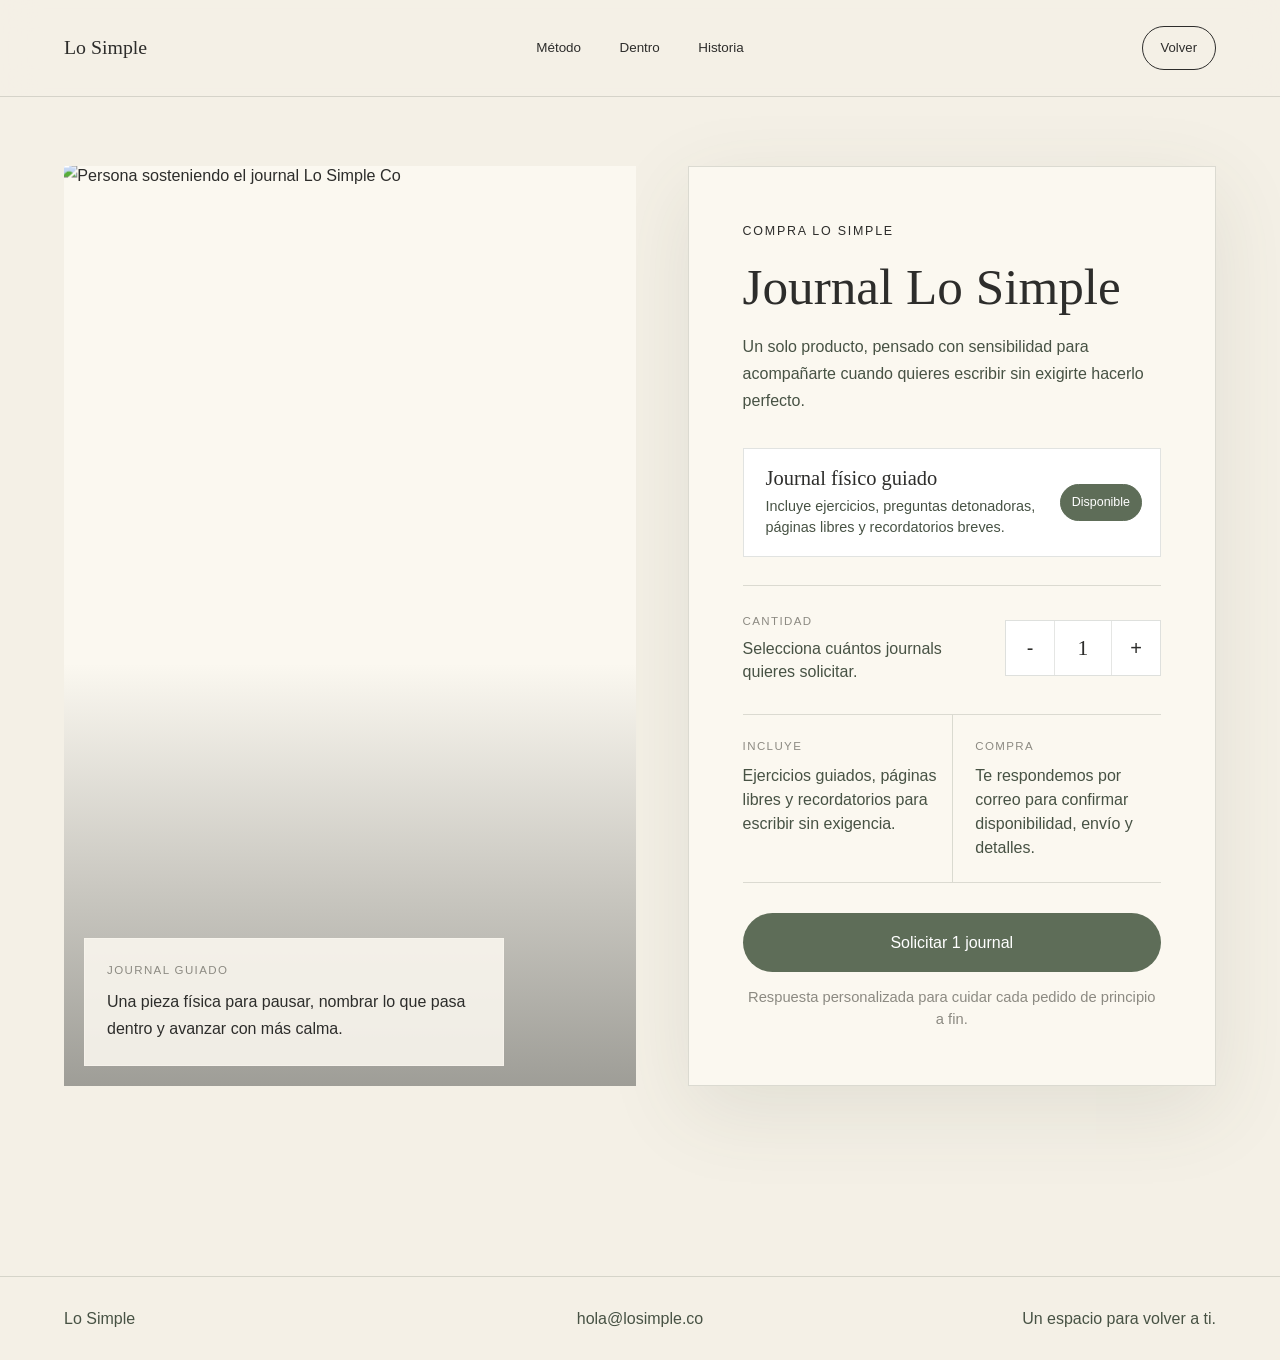
==== compra.html @ 09959554 "Add files via upload" ====
<!doctype html>
<html lang="es">
  <head>
    <meta charset="UTF-8" />
    <meta name="viewport" content="width=device-width, initial-scale=1.0" />
    <meta
      name="description"
      content="Compra el journal Lo Simple, un espacio guiado para escribir con calma y volver a ti."
    />
    <title>Comprar Lo Simple | Journal guiado</title>
    <link rel="icon" href="assets/favicon.svg" type="image/svg+xml" />
    <link rel="stylesheet" href="styles.css" />
  </head>
  <body class="shop-page">
    <header class="site-header shop-header" aria-label="Navegación principal">
      <a class="brand" href="index.html" aria-label="Volver a Lo Simple">Lo Simple</a>
      <nav class="nav-links" aria-label="Secciones">
        <a href="index.html#metodo">Método</a>
        <a href="index.html#dentro">Dentro</a>
        <a href="index.html#historia">Historia</a>
      </nav>
      <a class="nav-cta" href="index.html">Volver</a>
    </header>

    <main>
      <section class="purchase purchase-page reveal">
        <div class="purchase-visual">
          <figure class="purchase-photo">
            <img src="assets/originals/IMG_1114.jpg" alt="Persona sosteniendo el journal Lo Simple Co" />
          </figure>
          <div class="purchase-note" aria-label="Resumen del journal">
            <span>Journal guiado</span>
            <p>Una pieza física para pausar, nombrar lo que pasa dentro y avanzar con más calma.</p>
          </div>
        </div>

        <div class="purchase-panel">
          <p class="section-kicker">Compra Lo Simple</p>
          <h1>Journal Lo Simple</h1>
          <p class="purchase-lead">
            Un solo producto, pensado con sensibilidad para acompañarte cuando quieres escribir sin exigirte hacerlo perfecto.
          </p>

          <div class="single-product" aria-label="Producto seleccionado">
            <div>
              <strong>Journal físico guiado</strong>
              <small>Incluye ejercicios, preguntas detonadoras, páginas libres y recordatorios breves.</small>
            </div>
            <em>Disponible</em>
          </div>

          <div class="quantity-row">
            <div>
              <span>Cantidad</span>
              <p>Selecciona cuántos journals quieres solicitar.</p>
            </div>
            <div class="quantity-control" data-quantity-control>
              <button type="button" aria-label="Restar un journal" data-quantity-minus>-</button>
              <output aria-live="polite" data-quantity-value>1</output>
              <button type="button" aria-label="Sumar un journal" data-quantity-plus>+</button>
            </div>
          </div>

          <div class="purchase-summary">
            <div>
              <span>Incluye</span>
              <p>Ejercicios guiados, páginas libres y recordatorios para escribir sin exigencia.</p>
            </div>
            <div>
              <span>Compra</span>
              <p>Te respondemos por correo para confirmar disponibilidad, envío y detalles.</p>
            </div>
          </div>

          <a
            class="button button-primary purchase-button"
            href="mailto:hola@losimple.co?subject=Quiero%20comprar%201%20journal%20Lo%20Simple&body=Hola%2C%20quiero%20comprar%201%20journal%20Lo%20Simple."
            data-base="mailto:hola@losimple.co"
          >
            Solicitar 1 journal
          </a>
          <p class="purchase-footnote">Respuesta personalizada para cuidar cada pedido de principio a fin.</p>
        </div>
      </section>
    </main>

    <footer class="footer">
      <p>Lo Simple</p>
      <a href="mailto:hola@losimple.co">hola@losimple.co</a>
      <p>Un espacio para volver a ti.</p>
    </footer>

    <script src="script.js"></script>
  </body>
</html>
---- styles.css ----
:root {
  --sage: #5e6d58;
  --sage-dark: #475244;
  --cream: #f4f0e6;
  --warm-beige: #e7ddcc;
  --ink: #2d2d2b;
  --white: #ffffff;
  --ivory: #fbf8f0;
  --stone: #8c8a82;
  --taupe: #b7aa98;
  --line: rgba(71, 82, 68, 0.18);
  --shadow: 0 28px 70px rgba(45, 45, 43, 0.16);
  --serif: Georgia, "Times New Roman", serif;
  --sans: ui-sans-serif, -apple-system, BlinkMacSystemFont, "Segoe UI", sans-serif;
}

* {
  box-sizing: border-box;
}

html {
  scroll-behavior: smooth;
}

body {
  margin: 0;
  background: var(--cream);
  color: var(--ink);
  font-family: var(--sans);
  font-size: 16px;
  line-height: 1.7;
  text-rendering: optimizeLegibility;
}

img {
  display: block;
  max-width: 100%;
}

a {
  color: inherit;
  text-decoration: none;
}

.site-header {
  align-items: center;
  color: var(--ivory);
  display: grid;
  grid-template-columns: 1fr auto 1fr;
  left: 0;
  padding: 26px clamp(22px, 5vw, 72px);
  position: fixed;
  right: 0;
  top: 0;
  transition: background 400ms ease, color 400ms ease, padding 400ms ease;
  z-index: 10;
}

.site-header.is-scrolled {
  background: rgba(244, 240, 230, 0.88);
  backdrop-filter: blur(18px);
  border-bottom: 1px solid var(--line);
  color: var(--ink);
  padding-block: 16px;
}

.shop-header {
  background: rgba(244, 240, 230, 0.88);
  backdrop-filter: blur(18px);
  border-bottom: 1px solid var(--line);
  color: var(--ink);
}

.brand {
  font-family: var(--serif);
  font-size: 1.24rem;
  justify-self: start;
}

.nav-links {
  display: flex;
  gap: clamp(18px, 3vw, 40px);
  font-size: 0.84rem;
}

.nav-cta {
  border: 1px solid currentColor;
  border-radius: 999px;
  font-size: 0.82rem;
  justify-self: end;
  padding: 10px 18px;
  transition: background 250ms ease, color 250ms ease, transform 250ms ease;
}

.nav-cta:hover {
  background: var(--ink);
  color: var(--ivory);
  transform: translateY(-1px);
}

.page-turn {
  position: relative;
}

.hero {
  align-items: end;
  display: grid;
  min-height: 86svh;
  overflow: hidden;
  padding: 124px clamp(22px, 6vw, 88px) 38px;
}

.hero-image,
.hero-scrim {
  inset: 0;
  position: absolute;
}

.hero-image {
  height: 108%;
  object-fit: cover;
  object-position: center;
  width: 100%;
  z-index: 0;
}

.hero-scrim {
  background:
    linear-gradient(90deg, rgba(30, 32, 28, 0.66), rgba(30, 32, 28, 0.28) 44%, rgba(30, 32, 28, 0.05)),
    linear-gradient(0deg, rgba(30, 32, 28, 0.28), rgba(30, 32, 28, 0.04) 44%);
  z-index: 1;
}

.hero-copy {
  color: var(--ivory);
  max-width: 780px;
  position: relative;
  z-index: 2;
}

.hero-copy.reveal {
  opacity: 1;
  transform: none;
}

.eyebrow,
.section-kicker {
  font-size: 0.78rem;
  letter-spacing: 0.14em;
  margin: 0 0 18px;
  text-transform: uppercase;
}

h1,
h2,
h3 {
  font-family: var(--serif);
  font-weight: 400;
  letter-spacing: 0;
  line-height: 1.02;
  margin: 0;
}

h1 {
  font-size: clamp(3.7rem, 8.9vw, 7.8rem);
  max-width: 780px;
}

h2 {
  font-size: clamp(2.2rem, 5.3vw, 5.8rem);
}

h3 {
  font-size: clamp(1.55rem, 2.4vw, 2.25rem);
}

.hero-copy p:not(.eyebrow) {
  font-size: clamp(1.05rem, 1.5vw, 1.32rem);
  max-width: 590px;
  margin: 22px 0 0;
}

.hero-actions {
  display: flex;
  flex-wrap: wrap;
  gap: 14px;
  margin-top: 26px;
}

.button {
  align-items: center;
  border-radius: 999px;
  display: inline-flex;
  justify-content: center;
  min-height: 58px;
  padding: 16px 28px;
  transition: background 260ms ease, border-color 260ms ease, color 260ms ease, transform 260ms ease;
}

.button:hover {
  transform: translateY(-2px);
}

.button-primary {
  background: var(--sage);
  color: var(--white);
}

.button-primary:hover {
  background: var(--sage-dark);
}

.button-secondary {
  border: 1px solid rgba(255, 255, 255, 0.72);
  color: var(--white);
}

.button-secondary:hover {
  background: rgba(255, 255, 255, 0.13);
}

.intro,
.benefits,
.story,
.faq {
  margin: 0 auto;
  max-width: 1120px;
  padding: clamp(92px, 15vw, 190px) clamp(22px, 5vw, 64px);
}

.intro h2,
.benefits h2,
.story h2 {
  max-width: 980px;
}

.intro p:last-child,
.story p {
  color: var(--sage-dark);
  font-size: clamp(1.05rem, 1.6vw, 1.34rem);
  max-width: 680px;
}

.split-section,
.inside,
.use {
  align-items: center;
  display: grid;
  gap: clamp(42px, 7vw, 112px);
  grid-template-columns: minmax(0, 0.86fr) minmax(0, 1.14fr);
  padding: clamp(72px, 12vw, 150px) clamp(22px, 6vw, 88px);
}

.split-copy,
.inside-copy,
.use-copy {
  max-width: 620px;
}

.split-copy p:not(.section-kicker),
.inside-copy,
.use-copy + .steps {
  color: var(--sage-dark);
  font-size: clamp(1rem, 1.25vw, 1.18rem);
}

.image-panel,
.wide-photo,
.inside-image {
  margin: 0;
  overflow: hidden;
}

.image-panel img,
.wide-photo img,
.inside-image img {
  height: 100%;
  object-fit: cover;
  transform: scale(1.015);
  transition: transform 900ms ease;
  width: 100%;
}

.image-panel {
  aspect-ratio: 1.28;
  box-shadow: var(--shadow);
}

.method {
  background: var(--ivory);
  border-block: 1px solid var(--line);
  padding: clamp(82px, 13vw, 170px) clamp(22px, 6vw, 88px);
}

.method-heading {
  max-width: 980px;
}

.moments {
  display: grid;
  gap: 1px;
  grid-template-columns: repeat(4, minmax(0, 1fr));
  margin-top: clamp(46px, 7vw, 92px);
}

.moment {
  background: var(--cream);
  min-height: 310px;
  padding: clamp(24px, 3.5vw, 42px);
}

.moment span {
  color: var(--stone);
  display: block;
  font-family: var(--serif);
  font-size: 1.1rem;
  margin-bottom: 64px;
}

.moment p {
  color: var(--sage-dark);
  margin-bottom: 0;
}

.gallery {
  padding: 0;
}

.wide-photo {
  aspect-ratio: 1.88;
  max-height: 82vh;
}

.gallery-copy {
  margin: 0 auto;
  max-width: 1040px;
  padding: clamp(62px, 9vw, 120px) clamp(22px, 5vw, 64px);
}

.inside {
  background: var(--sage-dark);
  color: var(--ivory);
  grid-template-columns: minmax(0, 0.9fr) minmax(0, 1fr);
}

.inside-copy {
  color: rgba(251, 248, 240, 0.88);
}

.inside-image {
  aspect-ratio: 0.78;
  max-height: 860px;
}

.quiet-list {
  display: grid;
  gap: 18px;
  list-style: none;
  margin: 34px 0 0;
  padding: 0;
}

.quiet-list li {
  border-top: 1px solid rgba(251, 248, 240, 0.2);
  padding-top: 18px;
}

.benefit-grid {
  display: grid;
  gap: 1px;
  grid-template-columns: repeat(4, minmax(0, 1fr));
  margin-top: 54px;
}

.benefit-grid p {
  background: var(--ivory);
  color: var(--sage-dark);
  font-family: var(--serif);
  font-size: clamp(1.22rem, 2vw, 1.9rem);
  line-height: 1.18;
  margin: 0;
  min-height: 170px;
  padding: 28px;
}

.use {
  background: var(--warm-beige);
}

.steps {
  border-left: 1px solid rgba(71, 82, 68, 0.34);
  display: grid;
  gap: 28px;
  padding-left: clamp(24px, 4vw, 54px);
}

.steps p {
  border-bottom: 1px solid rgba(71, 82, 68, 0.2);
  margin: 0;
  padding-bottom: 28px;
}

.story {
  background: var(--cream);
  display: grid;
  gap: clamp(40px, 6vw, 76px);
  max-width: 1240px;
}

.story-copy {
  max-width: 980px;
}

.story-photo {
  aspect-ratio: 1.66;
  margin: 0;
  overflow: hidden;
}

.story-photo img {
  height: 100%;
  object-fit: cover;
  object-position: center;
  width: 100%;
}

.detail-pages {
  align-items: center;
  display: grid;
  gap: clamp(42px, 7vw, 112px);
  grid-template-columns: minmax(0, 0.92fr) minmax(0, 1.08fr);
  padding: clamp(72px, 12vw, 150px) clamp(22px, 6vw, 88px);
}

.detail-photo {
  aspect-ratio: 0.72;
  margin: 0;
  overflow: hidden;
}

.detail-photo img {
  height: 100%;
  object-fit: cover;
  object-position: center;
  width: 100%;
}

.detail-copy {
  max-width: 690px;
}

.testimonials {
  background: var(--ivory);
  border-block: 1px solid var(--line);
  padding: clamp(72px, 12vw, 150px) clamp(22px, 6vw, 88px);
}

.quote-row {
  display: grid;
  gap: 1px;
  grid-template-columns: repeat(3, minmax(0, 1fr));
  margin-top: 24px;
}

blockquote {
  background: var(--cream);
  font-family: var(--serif);
  font-size: clamp(1.28rem, 2vw, 2rem);
  line-height: 1.24;
  margin: 0;
  min-height: 290px;
  padding: clamp(28px, 4vw, 48px);
}

cite {
  color: var(--sage-dark);
  display: block;
  font-family: var(--sans);
  font-size: 0.92rem;
  font-style: normal;
  margin-top: 34px;
}

.faq {
  max-width: 900px;
}

details {
  border-top: 1px solid var(--line);
  padding: 24px 0;
}

details:last-child {
  border-bottom: 1px solid var(--line);
}

summary {
  cursor: pointer;
  font-family: var(--serif);
  font-size: clamp(1.28rem, 2vw, 1.9rem);
  list-style: none;
}

summary::-webkit-details-marker {
  display: none;
}

summary::after {
  content: "+";
  float: right;
  font-family: var(--sans);
}

details[open] summary::after {
  content: "−";
}

details p {
  color: var(--sage-dark);
  margin-bottom: 0;
  max-width: 620px;
}

.purchase {
  align-items: stretch;
  display: grid;
  gap: clamp(22px, 4vw, 56px);
  grid-template-columns: minmax(0, 1.04fr) minmax(360px, 0.96fr);
  margin: 0 auto;
  max-width: 1440px;
  padding: clamp(82px, 12vw, 150px) clamp(18px, 5vw, 72px) clamp(110px, 15vw, 190px);
}

.purchase-page {
  min-height: calc(100svh - 86px);
  padding-top: clamp(116px, 13vw, 172px);
}

.purchase-visual {
  min-height: 620px;
  position: sticky;
  top: 104px;
}

.purchase-photo {
  background: var(--ivory);
  height: 100%;
  margin: 0;
  min-height: 620px;
  overflow: hidden;
  position: relative;
}

.purchase-photo::after {
  background: linear-gradient(0deg, rgba(30, 32, 28, 0.42), rgba(30, 32, 28, 0) 46%);
  content: "";
  inset: 0;
  position: absolute;
}

.purchase-photo img {
  height: 100%;
  object-fit: cover;
  object-position: center;
  transform: scale(1.01);
  width: 100%;
}

.purchase-note {
  background: rgba(251, 248, 240, 0.88);
  border: 1px solid rgba(251, 248, 240, 0.54);
  bottom: 20px;
  color: var(--ink);
  left: 20px;
  max-width: min(420px, calc(100% - 40px));
  padding: 22px;
  position: absolute;
}

.purchase-note span,
.purchase-summary span {
  color: var(--stone);
  display: block;
  font-size: 0.72rem;
  letter-spacing: 0.12em;
  margin-bottom: 8px;
  text-transform: uppercase;
}

.purchase-note p,
.purchase-summary p,
.purchase-footnote {
  margin: 0;
}

.purchase-panel {
  align-self: center;
  background: var(--ivory);
  border: 1px solid var(--line);
  box-shadow: 0 24px 80px rgba(71, 82, 68, 0.11);
  padding: clamp(26px, 4.5vw, 54px);
}

.purchase-panel h1,
.purchase-panel h2 {
  font-size: clamp(2.05rem, 4vw, 4.2rem);
  max-width: 720px;
}

.purchase-lead {
  color: var(--sage-dark);
  font-size: clamp(1rem, 1.25vw, 1.16rem);
  margin: 20px 0 0;
  max-width: 560px;
}

.single-product {
  align-items: center;
  background: var(--white);
  border: 1px solid rgba(71, 82, 68, 0.16);
  color: var(--ink);
  display: flex;
  font: inherit;
  gap: 18px;
  justify-content: space-between;
  min-height: 92px;
  margin-top: 34px;
  padding: 18px 18px 18px 22px;
  text-align: left;
  width: 100%;
}

.single-product strong,
.single-product small,
.single-product em {
  display: block;
}

.single-product strong {
  font-family: var(--serif);
  font-size: clamp(1.16rem, 1.6vw, 1.46rem);
  font-weight: 400;
  line-height: 1.1;
}

.single-product small {
  color: var(--sage-dark);
  font-size: 0.9rem;
  line-height: 1.45;
  margin-top: 6px;
}

.single-product em {
  background: var(--sage);
  border: 1px solid var(--sage);
  border-radius: 999px;
  color: var(--white);
  flex: 0 0 auto;
  font-size: 0.78rem;
  font-style: normal;
  padding: 7px 11px;
}

.quantity-row {
  align-items: center;
  border-top: 1px solid var(--line);
  display: flex;
  gap: 22px;
  justify-content: space-between;
  margin-top: 28px;
  padding-top: 26px;
}

.quantity-row span {
  color: var(--stone);
  display: block;
  font-size: 0.72rem;
  letter-spacing: 0.12em;
  margin-bottom: 6px;
  text-transform: uppercase;
}

.quantity-row p {
  color: var(--sage-dark);
  line-height: 1.45;
  margin: 0;
}

.quantity-control {
  align-items: center;
  background: var(--white);
  border: 1px solid rgba(71, 82, 68, 0.18);
  display: grid;
  flex: 0 0 auto;
  grid-template-columns: 48px 58px 48px;
  min-height: 54px;
}

.quantity-control button {
  appearance: none;
  background: transparent;
  border: 0;
  color: var(--ink);
  cursor: pointer;
  font: inherit;
  font-size: 1.25rem;
  height: 54px;
}

.quantity-control button:hover {
  background: rgba(94, 109, 88, 0.1);
}

.quantity-control output {
  border-inline: 1px solid rgba(71, 82, 68, 0.14);
  font-family: var(--serif);
  font-size: 1.35rem;
  line-height: 54px;
  text-align: center;
}

.purchase-summary {
  border-block: 1px solid var(--line);
  display: grid;
  gap: 1px;
  grid-template-columns: repeat(2, minmax(0, 1fr));
  margin-top: 30px;
}

.purchase-summary div {
  padding: 22px 0;
}

.purchase-summary div + div {
  border-left: 1px solid var(--line);
  padding-left: 22px;
}

.purchase-summary p {
  color: var(--sage-dark);
  line-height: 1.5;
}

.purchase-button {
  margin-top: 30px;
  width: 100%;
}

.purchase-footnote {
  color: var(--stone);
  font-size: 0.92rem;
  line-height: 1.5;
  margin-top: 14px;
  text-align: center;
}

.footer {
  align-items: center;
  border-top: 1px solid var(--line);
  color: var(--sage-dark);
  display: grid;
  gap: 16px;
  grid-template-columns: 1fr auto 1fr;
  padding: 28px clamp(22px, 5vw, 72px);
}

.footer p {
  margin: 0;
}

.footer p:last-child {
  justify-self: end;
}

.reveal {
  opacity: 0;
  transform: translateY(28px);
  transition: opacity 900ms ease, transform 900ms ease;
}

.reveal.is-visible {
  opacity: 1;
  transform: translateY(0);
}

@media (prefers-reduced-motion: reduce) {
  html {
    scroll-behavior: auto;
  }

  *,
  *::before,
  *::after {
    animation-duration: 0.01ms !important;
    scroll-behavior: auto !important;
    transition-duration: 0.01ms !important;
  }
}

@media (max-width: 980px) {
  .site-header {
    grid-template-columns: 1fr auto;
  }

  .nav-links {
    display: none;
  }

  .split-section,
  .inside,
  .use,
  .detail-pages {
    grid-template-columns: 1fr;
  }

  .inside-image {
    max-height: 620px;
  }

  .moments,
  .benefit-grid,
  .quote-row {
    grid-template-columns: repeat(2, minmax(0, 1fr));
  }

  .wide-photo {
    aspect-ratio: 1.2;
  }
}

@media (max-width: 640px) {
  body {
    font-size: 15px;
  }

  .site-header {
    padding: 18px 18px;
  }

  .nav-cta {
    display: none;
  }

  .hero {
    min-height: 92svh;
    padding: 116px 18px 42px;
  }

  .hero-scrim {
    background:
      linear-gradient(0deg, rgba(30, 32, 28, 0.72), rgba(30, 32, 28, 0.1)),
      linear-gradient(90deg, rgba(30, 32, 28, 0.3), rgba(30, 32, 28, 0.02));
  }

  h1 {
    font-size: clamp(3.2rem, 17vw, 5.2rem);
  }

  h2 {
    font-size: clamp(2rem, 11vw, 3.35rem);
  }

  .button {
    width: 100%;
  }

  .intro,
  .benefits,
  .story,
  .faq,
  .split-section,
  .inside,
  .use,
  .detail-pages,
  .method,
  .testimonials {
    padding-inline: 18px;
  }

  .moments,
  .benefit-grid,
  .quote-row {
    grid-template-columns: 1fr;
  }

  .moment,
  .benefit-grid p,
  blockquote {
    min-height: auto;
  }

  .moment span {
    margin-bottom: 34px;
  }

  .footer {
    grid-template-columns: 1fr;
  }

  .footer p:last-child {
    justify-self: start;
  }
}

@media (max-width: 1100px) {
  .purchase {
    grid-template-columns: 1fr;
  }

  .purchase-visual {
    min-height: auto;
    position: relative;
    top: auto;
  }

  .purchase-photo {
    aspect-ratio: 1.24;
    min-height: auto;
  }
}

@media (max-width: 640px) {
  .purchase {
    padding-inline: 18px;
  }

  .purchase-photo {
    aspect-ratio: 0.82;
  }

  .purchase-note {
    bottom: 12px;
    left: 12px;
    max-width: calc(100% - 24px);
    padding: 18px;
  }

  .purchase-panel {
    padding: 24px 18px;
  }

  .single-product,
  .quantity-row {
    align-items: flex-start;
    flex-direction: column;
    min-height: auto;
  }

  .quantity-control {
    grid-template-columns: 1fr 1.2fr 1fr;
    width: 100%;
  }

  .purchase-summary {
    grid-template-columns: 1fr;
  }

  .purchase-summary div + div {
    border-left: 0;
    border-top: 1px solid var(--line);
    padding-left: 0;
  }
}
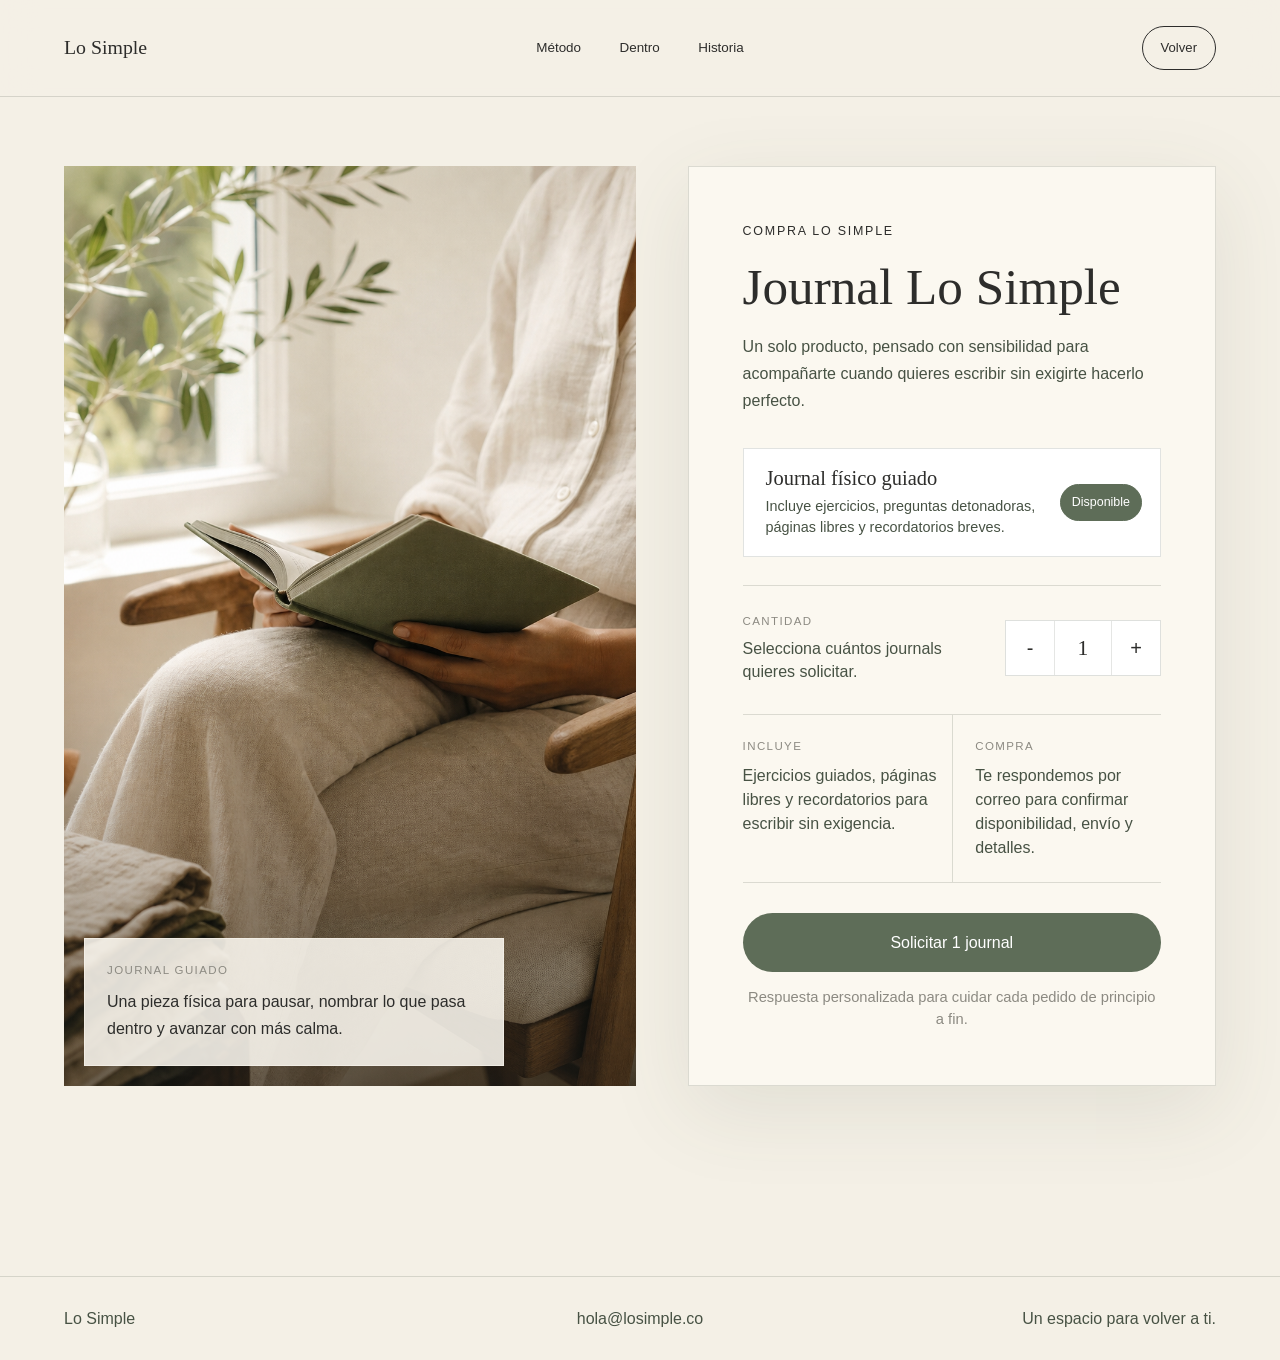
==== commit 21d0330e: "Update compra.html" ====
--- a/compra.html
+++ b/compra.html
@@ -8,7 +8,7 @@
       content="Compra el journal Lo Simple, un espacio guiado para escribir con calma y volver a ti."
     />
     <title>Comprar Lo Simple | Journal guiado</title>
-    <link rel="icon" href="assets/favicon.svg" type="image/svg+xml" />
+    <link rel="icon" href="favicon.svg" type="image/svg+xml" />
     <link rel="stylesheet" href="styles.css" />
   </head>
   <body class="shop-page">
@@ -26,7 +26,7 @@
       <section class="purchase purchase-page reveal">
         <div class="purchase-visual">
           <figure class="purchase-photo">
-            <img src="assets/originals/IMG_1114.jpg" alt="Persona sosteniendo el journal Lo Simple Co" />
+            <img src="lo-simple-pages.png" alt="Persona sosteniendo el journal Lo Simple Co" />
           </figure>
           <div class="purchase-note" aria-label="Resumen del journal">
             <span>Journal guiado</span>
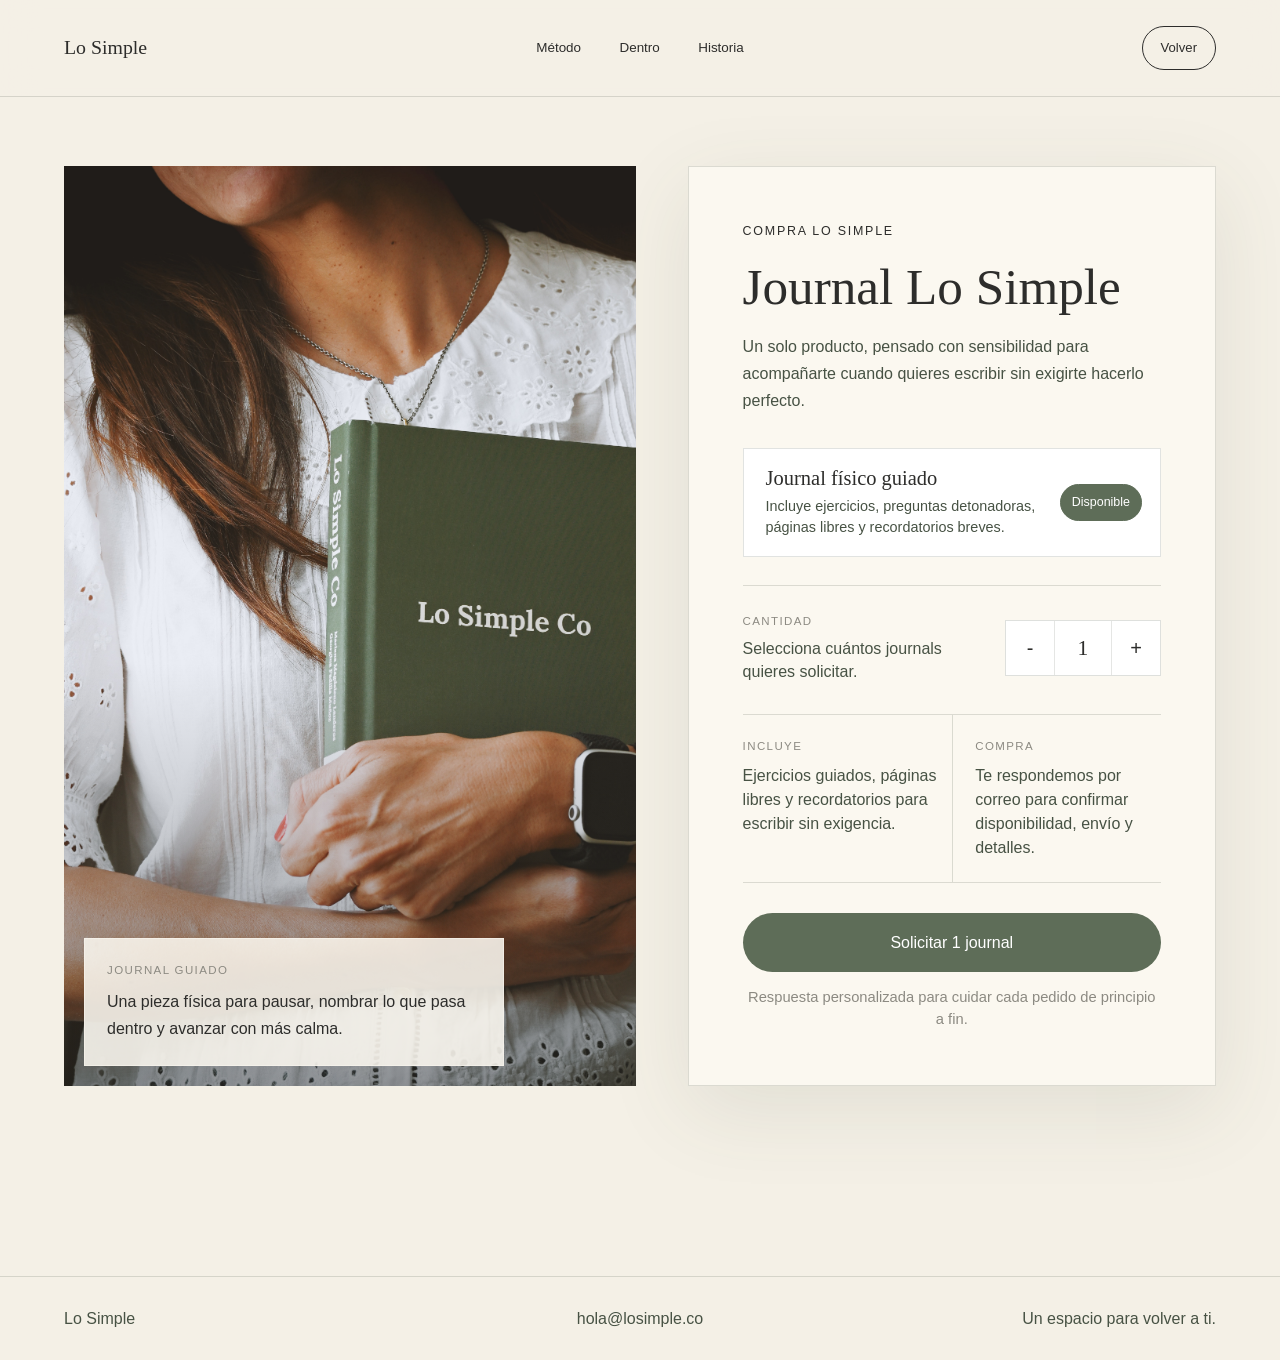
==== commit 99fca074: "Update compra.html" ====
--- a/compra.html
+++ b/compra.html
@@ -8,7 +8,7 @@
       content="Compra el journal Lo Simple, un espacio guiado para escribir con calma y volver a ti."
     />
     <title>Comprar Lo Simple | Journal guiado</title>
-    <link rel="icon" href="favicon.svg" type="image/svg+xml" />
+    <link rel="icon" href="assets/favicon.svg" type="image/svg+xml" />
     <link rel="stylesheet" href="styles.css" />
   </head>
   <body class="shop-page">
@@ -26,7 +26,7 @@
       <section class="purchase purchase-page reveal">
         <div class="purchase-visual">
           <figure class="purchase-photo">
-            <img src="lo-simple-pages.png" alt="Persona sosteniendo el journal Lo Simple Co" />
+            <img src="assets/originals/IMG_1114.jpg" alt="Persona sosteniendo el journal Lo Simple Co" />
           </figure>
           <div class="purchase-note" aria-label="Resumen del journal">
             <span>Journal guiado</span>
